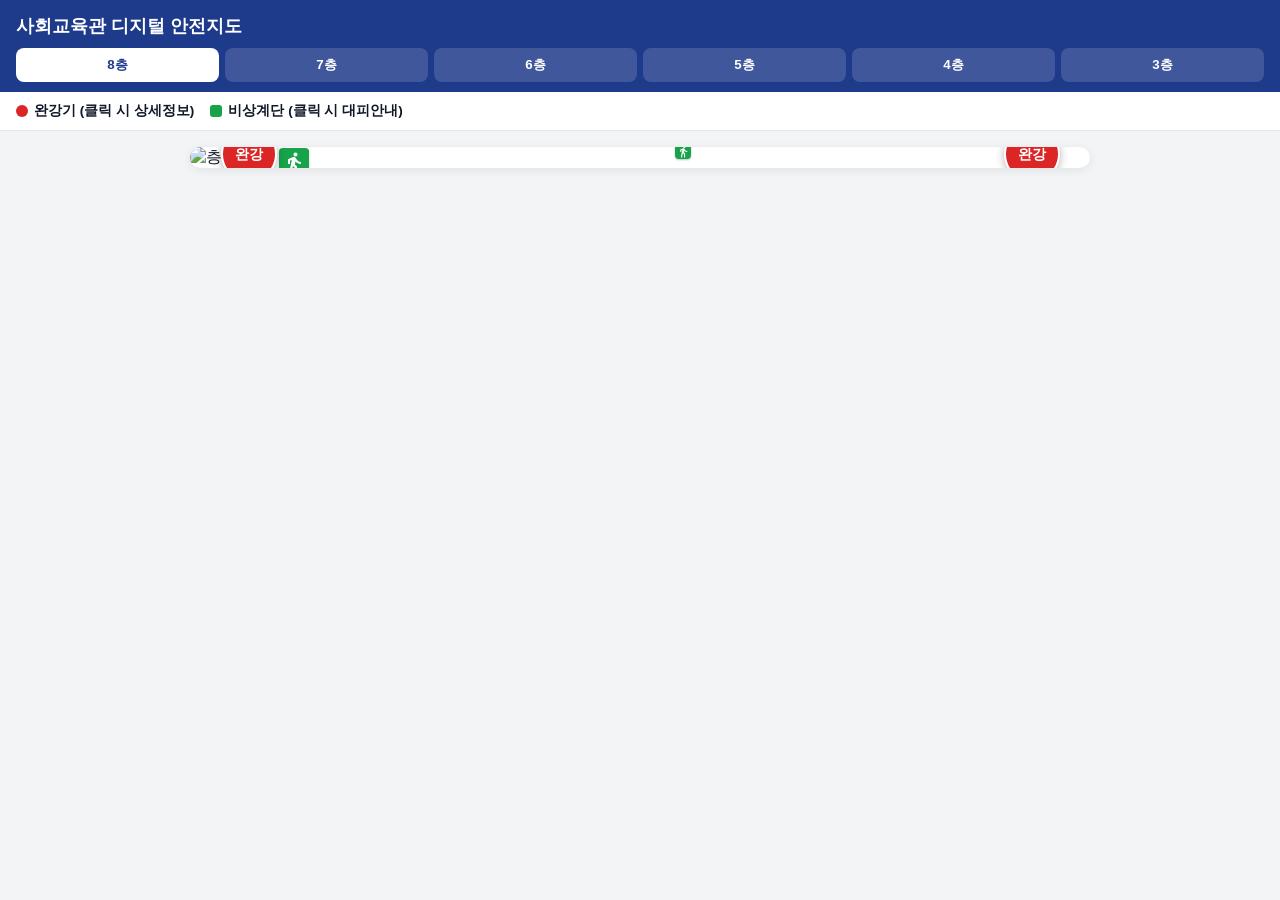
==== index.html @ 279ca9fd "Add files via upload" ====
<!DOCTYPE html>
<html lang="ko">
<head>
  <meta charset="UTF-8">
  <meta name="viewport" content="width=device-width, initial-scale=1.0">
  <title>명지전문대학 사회교육관 2D 디지털 안전지도</title>
  <link rel="stylesheet" href="style.css">
</head>
<body>
  <!-- 상단 헤더 & 층 선택 탭 -->
  <header class="app-header">
    <h1>사회교육관 디지털 안전지도</h1>
    <div class="floor-tabs" id="floor-tabs">
      <button class="tab-btn active" data-floor="8F">8층</button>
      <button class="tab-btn" data-floor="7F">7층</button>
      <button class="tab-btn" data-floor="6F">6층</button>
      <button class="tab-btn" data-floor="5F">5층</button>
      <button class="tab-btn" data-floor="4F">4층</button>
      <button class="tab-btn" data-floor="3F">3층</button>

    </div>
  </header>

  <!-- 범례 -->
  <div class="legend-bar">
    <span class="legend-item"><span class="dot descender"></span> 완강기 (클릭 시 상세정보)</span>
    <span class="legend-item"><span class="dot stairs"></span> 비상계단 (클릭 시 대피안내)</span>
  </div>

  <!-- 지도 영역 -->
  <main class="map-viewport">
    <div class="map-container" id="map-container">
      <!-- 층별 도면 배경 이미지 (QGIS 내보내기 이미지 또는 도면 이미지 연결) -->
      <img id="floor-map-img" src="./images/map_8f.png" alt="층별 안전 도면">
      <!-- JS로 마커가 동적 생성되는 레이어 -->
      <div id="marker-layer"></div>
    </div>
  </main>

  <!-- 배경 어둡게 처리 (오버레이) -->
  <div id="bottom-sheet-overlay" class="overlay hidden" onclick="closeBottomSheet()"></div>

  <!-- 바텀 시트 컨테이너 -->
  <div id="info-bottom-sheet" class="bottom-sheet hidden">
    <div class="sheet-handle"></div>
    <div class="sheet-content">
      <h2 id="sheet-title" class="sheet-title">시설명</h2>
      
      <div class="sheet-image-box">
        <img id="sheet-img" src="" alt="현장 사진">
      </div>

      <!-- 비상 탈출 4단계 사용법 / 대피 요령 박스 -->
      <div id="guide-box" class="usage-guide-box">
        <div class="usage-header">
          <span id="guide-title" class="usage-title">🚨 비상 탈출 4단계 사용법</span>
          <span id="guide-sub" class="usage-sub">기기 부착 기준</span>
        </div>
        <div id="guide-grid" class="usage-grid"></div>
        <button id="video-btn" class="video-btn" onclick="openVideoModal()">
          🎬 10초 사용법 시연 영상 보기
        </button>
      </div>

      <!-- 상세 제원 및 점검 정보 박스 -->
      <div class="spec-box">
        <ul id="spec-list" class="spec-list"></ul>
        <hr class="divider">
        <div class="admin-info">
          <div class="admin-title">📋 [내부인 열람 정보]</div>
          <p>최근 점검자: <span id="spec-inspector">(미기재 / 점검 예정)</span></p>
          <p>최종 점검일: <span id="spec-inspect-date">(미기재 / 점검 예정)</span></p>
        </div>
      </div>

      <button class="close-btn" onclick="closeBottomSheet()">확인 (닫기)</button>
    </div>
  </div>

  <script src="script.js"></script>
</body>
</html>
---- style.css ----
* { box-sizing: border-box; }
body {
  margin: 0;
  font-family: -apple-system, BlinkMacSystemFont, "Pretendard", sans-serif;
  background: #f3f4f6;
  color: #111827;
}

.app-header {
  background: #1e3a8a;
  color: #fff;
  padding: 14px 16px 10px;
}
.app-header h1 {
  margin: 0 0 10px 0;
  font-size: 1.1rem;
  font-weight: 700;
}

.floor-tabs {
  display: flex;
  gap: 6px;
}
.tab-btn {
  flex: 1;
  padding: 8px 0;
  border: none;
  border-radius: 8px;
  background: rgba(255, 255, 255, 0.15);
  color: #fff;
  font-weight: 600;
  cursor: pointer;
}
.tab-btn.active {
  background: #ffffff;
  color: #1e3a8a;
}

.legend-bar {
  display: flex;
  gap: 16px;
  padding: 10px 16px;
  background: #fff;
  border-bottom: 1px solid #e5e7eb;
  font-size: 0.85rem;
  font-weight: 600;
}
.legend-item { display: flex; align-items: center; gap: 6px; }
.dot { width: 12px; height: 12px; border-radius: 50%; display: inline-block; }
.dot.descender { background: #dc2626; }
.dot.stairs { background: #16a34a; border-radius: 3px; }

/* 지도 컨테이너 */
.map-viewport {
  padding: 16px;
  display: flex;
  justify-content: center;
}
.map-container {
  position: relative;
  width: 100%;
  max-width: 900px;
  background: #fff;
  border-radius: 12px;
  overflow: hidden;
  box-shadow: 0 2px 10px rgba(0,0,0,0.08);
}
.map-container img {
  width: 100%;
  display: block;
}

/* 마커 공통 스타일 */
.map-marker {
  position: absolute;
  transform: translate(-50%, -50%);
  padding: 6px 10px;
  border-radius: 20px;
  font-size: 0.78rem;
  font-weight: 700;
  color: #fff;
  border: 2px solid #fff;
  box-shadow: 0 2px 8px rgba(0,0,0,0.3);
  cursor: pointer;
  white-space: nowrap;
  z-index: 10;
  transition: transform 0.15s ease;
}
.map-marker:hover { transform: translate(-50%, -50%) scale(1.1); }
.marker-descender { background: #dc2626; }
.marker-stairs { background: #16a34a; }

/* 바텀 시트 UI */
.overlay {
  position: fixed;
  inset: 0;
  background: rgba(0, 0, 0, 0.5);
  z-index: 999;
}
.bottom-sheet {
  position: fixed;
  left: 0; right: 0; bottom: 0;
  max-width: 500px;
  margin: 0 auto;
  max-height: 88vh;
  background: #fff;
  border-radius: 20px 20px 0 0;
  z-index: 1000;
  display: flex;
  flex-direction: column;
  box-shadow: 0 -4px 16px rgba(0, 0, 0, 0.15);
}
.hidden { display: none !important; }

.sheet-handle {
  width: 40px; height: 4px;
  background: #d1d5db;
  border-radius: 2px;
  margin: 12px auto 8px;
  flex-shrink: 0;
}
.sheet-content {
  padding: 8px 20px 24px;
  overflow-y: auto;
}
.sheet-title {
  font-size: 1.25rem;
  font-weight: 700;
  color: #1d4ed8;
  margin: 0 0 14px 0;
}
.sheet-title.stairs-theme { color: #15803d; }

.sheet-image-box img {
  width: 100%;
  height: 200px;
  object-fit: cover;
  border-radius: 12px;
  margin-bottom: 16px;
  background: #e5e7eb;
}

/* 가이드 박스 (완강기 노란색 / 비상계단 초록색 테마 분기) */
.usage-guide-box {
  background: #fefce8;
  border: 1px solid #fef08a;
  border-radius: 12px;
  padding: 14px;
  margin-bottom: 14px;
}
.usage-guide-box.stairs-theme {
  background: #f0fdf4;
  border-color: #bbf7d0;
}
.usage-header {
  display: flex;
  justify-content: space-between;
  align-items: center;
  margin-bottom: 10px;
}
.usage-title { font-weight: 700; font-size: 0.95rem; color: #b45309; }
.usage-guide-box.stairs-theme .usage-title { color: #15803d; }
.usage-sub { font-size: 0.75rem; color: #d97706; }
.usage-guide-box.stairs-theme .usage-sub { color: #16a34a; }

.usage-grid {
  display: grid;
  grid-template-columns: 1fr 1fr;
  gap: 8px;
  margin-bottom: 12px;
}
.step-card {
  background: #fff;
  border: 1px solid #fde68a;
  border-radius: 8px;
  padding: 10px;
  font-size: 0.82rem;
  font-weight: 600;
  color: #374151;
  line-height: 1.35;
}
.usage-guide-box.stairs-theme .step-card { border-color: #bbf7d0; }

.video-btn {
  width: 100%;
  background: #fff;
  border: 1px solid #d1d5db;
  border-radius: 8px;
  padding: 10px;
  font-size: 0.85rem;
  font-weight: 700;
  color: #1f2937;
  cursor: pointer;
}

.spec-box {
  background: #f9fafb;
  border: 1px solid #e5e7eb;
  border-radius: 12px;
  padding: 16px;
  margin-bottom: 16px;
  font-size: 0.9rem;
}
.spec-list {
  list-style: none;
  padding: 0; margin: 0;
  display: flex;
  flex-direction: column;
  gap: 8px;
}
.divider { border: 0; border-top: 1px dashed #d1d5db; margin: 14px 0; }
.admin-title { font-weight: 700; color: #1e40af; margin-bottom: 6px; }
.admin-info p { margin: 4px 0; color: #4b5563; font-size: 0.85rem; }

.close-btn {
  width: 100%;
  background: #1d4ed8;
  color: #fff;
  border: none;
  border-radius: 10px;
  padding: 14px;
  font-size: 1rem;
  font-weight: 700;
  cursor: pointer;
}
.close-btn.stairs-theme { background: #15803d; }
/* 도면 위 비상계단(계단 무늬 + 비상구 픽토그램) 그래픽 레이어 */
/* 빨간색 원형 완강기 버튼 (기존 파란색 원 완벽 대체) */
.marker-descender {
  width: 38px;
  height: 38px;
  padding: 0;
  border-radius: 50%;
  background: #dc2626;
  display: flex;
  align-items: center;
  justify-content: center;
  font-size: 0.75rem;
}

/* 도면 위 비상계단 그래픽 레이어 */
.stairs-graphic {
  position: absolute;
  transform: translate(-50%, -50%);
  display: flex;
  align-items: center;
  gap: 3px;
  pointer-events: none;
  z-index: 5;
}

/* 좌측 계단실용 가로 계단 */
.stair-steps-box {
  width: 58px;
  height: 32px;
  border: 1.5px solid #374151;
  background: repeating-linear-gradient(
    90deg,
    #f9fafb,
    #f9fafb 5px,
    #4b5563 5px,
    #4b5563 6.5px
  );
  position: relative;
}
.stair-steps-box::after {
  content: "";
  position: absolute;
  left: 0; right: 0; top: 50%;
  height: 1.5px;
  background: #374151;
}

/* 중앙 좁은 칸용 세로 계단 */
.stair-steps-box.vertical {
  width: 18px;
  height: 52px;
  background: repeating-linear-gradient(
    0deg,
    #f9fafb,
    #f9fafb 4.5px,
    #4b5563 4.5px,
    #4b5563 6px
  );
}
.stair-steps-box.vertical::after {
  top: 0; bottom: 0; left: 50%; right: auto;
  width: 1.5px; height: auto;
}

/* 초록색 비상탈출구 픽토그램 */
.exit-pictogram {
  width: 20px;
  height: 20px;
  background: #16a34a;
  border-radius: 3px;
  display: flex;
  align-items: center;
  justify-content: center;
  box-shadow: 0 1px 2px rgba(0,0,0,0.25);
}
/* =========================================
   모바일 세로 화면 최적화 (@media max-width: 640px)
   ========================================= */
@media (max-width: 640px) {
  /* 1. 상단 헤더 및 층 탭 콤팩트화 */
  .app-header {
    padding: 12px 12px 8px;
  }
  .app-header h1 {
    font-size: 1rem;
    margin-bottom: 8px;
  }
  .floor-tabs {
    gap: 4px;
  }
  .tab-btn {
    padding: 7px 0;
    font-size: 0.82rem;
    border-radius: 6px;
  }

  /* 2. 범례 1줄 정리 */
  .legend-bar {
    padding: 8px 12px;
    font-size: 0.78rem;
    gap: 12px;
    justify-content: space-between;
  }

  /* 3. 지도 영역: 모바일에서 도면이 너무 작아지지 않게 가로 스크롤/확대 지원 */
  .map-viewport {
    padding: 10px;
    justify-content: flex-start;
    overflow-x: auto;
    -webkit-overflow-scrolling: touch;
  }
  .map-container {
    min-width: 580px; /* 모바일에서 도면 글씨가 선명하게 보이는 최적 폭 */
    border-radius: 10px;
  }

  /* 4. 모바일 비율에 맞춘 마커 및 픽토그램 크기 자동 보정 */
  .marker-descender {
    width: 36px !important;
    height: 36px !important;
    font-size: 0.72rem !important;
    border-width: 1.5px;
  }

  /* 4층 우측 파란 원 가림 패치도 비율에 맞게 축소 */
  #marker-layer > div[style*="border-radius: 50%"] {
    width: 40px !important;
    height: 40px !important;
  }

  /* 비상탈출구 픽토그램 모바일 축소 */
  .exit-pictogram {
    width: 18px !important;
    height: 18px !important;
  }
  .exit-pictogram svg {
    width: 14px !important;
    height: 14px !important;
  }

  /* 5. 바텀 시트 모바일 풀스크린 비율 및 아이폰 하단 바 여백 */
  .bottom-sheet {
    max-width: 100%;
    max-height: 90vh;
    border-radius: 18px 18px 0 0;
  }
  .sheet-content {
    padding: 6px 16px calc(24px + env(safe-area-inset-bottom));
  }
  .sheet-title {
    font-size: 1.12rem;
  }
  .sheet-image-box img {
    height: 175px;
  }
  .step-card {
    font-size: 0.78rem;
    padding: 8px;
  }
}
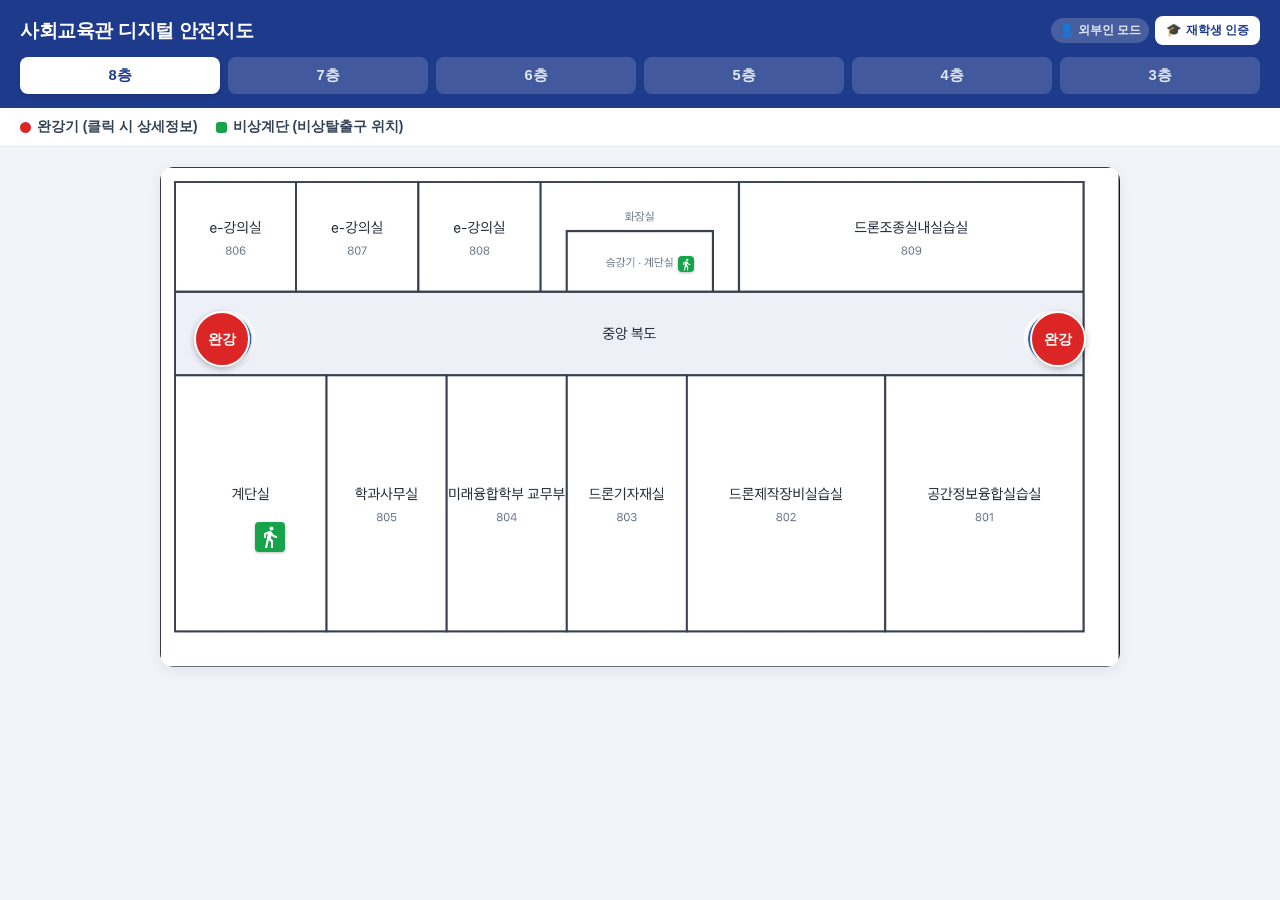
==== commit 92459bc6: "Add files via upload" ====
--- a/index.html
+++ b/index.html
@@ -1,56 +1,65 @@
 <!DOCTYPE html>
 <html lang="ko">
 <head>
-  <meta charset="UTF-8">
-  <meta name="viewport" content="width=device-width, initial-scale=1.0">
-  <title>명지전문대학 사회교육관 2D 디지털 안전지도</title>
-  <link rel="stylesheet" href="style.css">
+  <meta charset="UTF-8" />
+  <meta name="viewport" content="width=device-width, initial-scale=1.0, maximum-scale=2.0" />
+  <title>사회교육관 디지털 안전지도</title>
+  <link rel="stylesheet" href="style.css" />
 </head>
 <body>
-  <!-- 상단 헤더 & 층 선택 탭 -->
+  <!-- 상단 헤더 -->
   <header class="app-header">
-    <h1>사회교육관 디지털 안전지도</h1>
-    <div class="floor-tabs" id="floor-tabs">
+    <div class="header-top-row">
+      <h1>사회교육관 디지털 안전지도</h1>
+      <div class="auth-status-group">
+        <span id="user-mode-badge" class="mode-badge guest">👤 외부인 모드</span>
+        <button type="button" id="open-auth-btn" class="auth-header-btn" onclick="openAuthModal()">🎓 재학생 인증</button>
+      </div>
+    </div>
+
+    <div id="floor-tabs" class="floor-tabs">
       <button class="tab-btn active" data-floor="8F">8층</button>
       <button class="tab-btn" data-floor="7F">7층</button>
       <button class="tab-btn" data-floor="6F">6층</button>
       <button class="tab-btn" data-floor="5F">5층</button>
       <button class="tab-btn" data-floor="4F">4층</button>
       <button class="tab-btn" data-floor="3F">3층</button>
-
     </div>
   </header>
 
-  <!-- 범례 -->
+  <!-- 범례 바 -->
   <div class="legend-bar">
-    <span class="legend-item"><span class="dot descender"></span> 완강기 (클릭 시 상세정보)</span>
-    <span class="legend-item"><span class="dot stairs"></span> 비상계단 (클릭 시 대피안내)</span>
+    <div class="legend-item">
+      <span class="dot red"></span>
+      <span>완강기 (클릭 시 상세정보)</span>
+    </div>
+    <div class="legend-item">
+      <span class="dot green"></span>
+      <span>비상계단 (비상탈출구 위치)</span>
+    </div>
   </div>
 
-  <!-- 지도 영역 -->
+  <!-- 도면 뷰포트 -->
   <main class="map-viewport">
-    <div class="map-container" id="map-container">
-      <!-- 층별 도면 배경 이미지 (QGIS 내보내기 이미지 또는 도면 이미지 연결) -->
-      <img id="floor-map-img" src="./images/map_8f.png" alt="층별 안전 도면">
-      <!-- JS로 마커가 동적 생성되는 레이어 -->
+    <div class="map-container">
+      <img id="floor-map-img" src="./images/map_8f.png" alt="층별 안전 도면" />
       <div id="marker-layer"></div>
     </div>
   </main>
 
-  <!-- 배경 어둡게 처리 (오버레이) -->
-  <div id="bottom-sheet-overlay" class="overlay hidden" onclick="closeBottomSheet()"></div>
+  <!-- 완강기 상세 정보 바텀 시트 -->
+  <div id="bottom-sheet-overlay" class="bottom-sheet-overlay hidden" onclick="closeBottomSheet()"></div>
+  <section id="info-bottom-sheet" class="bottom-sheet hidden">
+    <div class="sheet-drag-handle"></div>
+    <div class="sheet-content">
+      <h2 id="sheet-title" class="sheet-title">8F-01 완강기</h2>
 
-  <!-- 바텀 시트 컨테이너 -->
-  <div id="info-bottom-sheet" class="bottom-sheet hidden">
-    <div class="sheet-handle"></div>
-    <div class="sheet-content">
-      <h2 id="sheet-title" class="sheet-title">시설명</h2>
-      
+      <!-- 근경 / 원경 사진 영역 (공통 표시) -->
       <div class="sheet-image-box">
-        <img id="sheet-img" src="" alt="현장 사진">
+        <img id="sheet-img" src="" alt="현장 사진" />
       </div>
 
-      <!-- 비상 탈출 4단계 사용법 / 대피 요령 박스 -->
+      <!-- 비상 탈출 4단계 사용법 (공통 표시) -->
       <div id="guide-box" class="usage-guide-box">
         <div class="usage-header">
           <span id="guide-title" class="usage-title">🚨 비상 탈출 4단계 사용법</span>
@@ -58,16 +67,27 @@
         </div>
         <div id="guide-grid" class="usage-grid"></div>
         <button id="video-btn" class="video-btn" onclick="openVideoModal()">
-          🎬 10초 사용법 시연 영상 보기
+          🎬 10초 완강기 사용법 시연 영상 보기
         </button>
       </div>
 
-      <!-- 상세 제원 및 점검 정보 박스 -->
-      <div class="spec-box">
+      <!-- [외부인용] 재학생 인증 유도 잠금 박스 -->
+      <div id="student-lock-box" class="student-lock-box">
+        <p class="lock-title">🔒 상세 제원 및 점검 이력은 재학생 전용입니다</p>
+        <p class="lock-desc">설치 위치, 로프 길이, 최대하중 및 점검 이력을 확인하려면 학번 10자리를 입력하세요.</p>
+        <div class="inline-auth-form">
+          <input type="text" id="inline-student-id" maxlength="10" inputmode="numeric" placeholder="학번 10자리 입력 (예: 2025123456)" />
+          <button type="button" onclick="verifyStudentId('inline-student-id')">인증</button>
+        </div>
+        <p id="inline-auth-error" class="auth-error-msg hidden">⚠️ 숫자 10자리 학번을 정확히 입력해 주세요.</p>
+      </div>
+
+      <!-- [재학생 전용] 상세 제원 및 내부 열람 정보 박스 -->
+      <div id="student-spec-box" class="spec-box hidden">
         <ul id="spec-list" class="spec-list"></ul>
-        <hr class="divider">
+        <hr class="divider" />
         <div class="admin-info">
-          <div class="admin-title">📋 [내부인 열람 정보]</div>
+          <div class="admin-title">📋 [재학생·내부인 열람 정보]</div>
           <p>최근 점검자: <span id="spec-inspector">(미기재 / 점검 예정)</span></p>
           <p>최종 점검일: <span id="spec-inspect-date">(미기재 / 점검 예정)</span></p>
         </div>
@@ -75,6 +95,19 @@
 
       <button class="close-btn" onclick="closeBottomSheet()">확인 (닫기)</button>
     </div>
+  </section>
+
+  <!-- 상단 재학생 인증 팝업 모달 -->
+  <div id="auth-modal-overlay" class="bottom-sheet-overlay hidden" onclick="closeAuthModal()"></div>
+  <div id="auth-modal" class="auth-modal hidden">
+    <h3>🎓 명지전문대학 재학생 인증</h3>
+    <p>학번 10자리를 입력하면 모든 층 완강기의 상세 제원(로프 길이, 제조년월, 점검 이력)을 열람할 수 있습니다.</p>
+    <input type="text" id="modal-student-id" maxlength="10" inputmode="numeric" placeholder="학번 10자리 숫자 입력" />
+    <p id="modal-auth-error" class="auth-error-msg hidden">⚠️ 학번은 숫자 10자리로 입력해야 합니다.</p>
+    <div class="auth-modal-btns">
+      <button type="button" class="btn-cancel" onclick="closeAuthModal()">취소</button>
+      <button type="button" class="btn-confirm" onclick="verifyStudentId('modal-student-id')">인증하기</button>
+    </div>
   </div>
 
   <script src="script.js"></script>
--- a/style.css
+++ b/style.css
@@ -1,314 +1,437 @@
-* { box-sizing: border-box; }
+/* =========================================
+   1. 기본 레이아웃 및 초기화
+   ========================================= */
+* {
+  box-sizing: border-box;
+  margin: 0;
+  padding: 0;
+}
+
 body {
-  margin: 0;
-  font-family: -apple-system, BlinkMacSystemFont, "Pretendard", sans-serif;
-  background: #f3f4f6;
-  color: #111827;
-}
-
+  font-family: -apple-system, BlinkMacSystemFont, "Apple SD Gothic Neo", "Pretendard", "Malgun Gothic", sans-serif;
+  background-color: #f1f5f9;
+  color: #1e293b;
+  min-height: 100vh;
+  display: flex;
+  flex-direction: column;
+}
+
+/* =========================================
+   2. 상단 헤더 및 층별 선택 탭
+   ========================================= */
 .app-header {
-  background: #1e3a8a;
-  color: #fff;
-  padding: 14px 16px 10px;
-}
+  background-color: #1e3a8a;
+  color: #ffffff;
+  padding: 16px 20px 14px;
+  box-shadow: 0 2px 6px rgba(0, 0, 0, 0.12);
+}
+
 .app-header h1 {
-  margin: 0 0 10px 0;
-  font-size: 1.1rem;
-  font-weight: 700;
+  font-size: 1.2rem;
+  font-weight: 700;
+  margin-bottom: 12px;
+  letter-spacing: -0.02em;
 }
 
 .floor-tabs {
-  display: flex;
+  display: grid;
+  grid-template-columns: repeat(6, 1fr);
+  gap: 8px;
+}
+
+.tab-btn {
+  padding: 9px 0;
+  border: none;
+  border-radius: 8px;
+  background-color: rgba(255, 255, 255, 0.16);
+  color: #e2e8f0;
+  font-size: 0.92rem;
+  font-weight: 600;
+  cursor: pointer;
+  transition: all 0.15s ease;
+}
+
+.tab-btn:hover {
+  background-color: rgba(255, 255, 255, 0.28);
+}
+
+.tab-btn.active {
+  background-color: #ffffff;
+  color: #1e3a8a;
+  font-weight: 700;
+  box-shadow: 0 2px 4px rgba(0, 0, 0, 0.15);
+}
+
+/* =========================================
+   3. 범례 바 (완강기 / 비상계단)
+   ========================================= */
+.legend-bar {
+  background-color: #ffffff;
+  padding: 10px 20px;
+  display: flex;
+  align-items: center;
+  gap: 18px;
+  font-size: 0.86rem;
+  font-weight: 600;
+  color: #334155;
+  border-bottom: 1px solid #e2e8f0;
+}
+
+.legend-item {
+  display: flex;
+  align-items: center;
   gap: 6px;
 }
-.tab-btn {
+
+.dot {
+  width: 11px;
+  height: 11px;
+  border-radius: 50%;
+  display: inline-block;
+}
+
+.dot.red {
+  background-color: #dc2626;
+}
+
+.dot.green {
+  background-color: #16a34a;
+  border-radius: 3px;
+}
+
+/* =========================================
+   4. 지도 뷰포트 및 도면 컨테이너
+   ========================================= */
+.map-viewport {
   flex: 1;
-  padding: 8px 0;
-  border: none;
-  border-radius: 8px;
-  background: rgba(255, 255, 255, 0.15);
-  color: #fff;
-  font-weight: 600;
-  cursor: pointer;
-}
-.tab-btn.active {
-  background: #ffffff;
-  color: #1e3a8a;
-}
-
-.legend-bar {
-  display: flex;
-  gap: 16px;
-  padding: 10px 16px;
-  background: #fff;
-  border-bottom: 1px solid #e5e7eb;
-  font-size: 0.85rem;
-  font-weight: 600;
-}
-.legend-item { display: flex; align-items: center; gap: 6px; }
-.dot { width: 12px; height: 12px; border-radius: 50%; display: inline-block; }
-.dot.descender { background: #dc2626; }
-.dot.stairs { background: #16a34a; border-radius: 3px; }
-
-/* 지도 컨테이너 */
-.map-viewport {
-  padding: 16px;
   display: flex;
   justify-content: center;
-}
+  align-items: flex-start;
+  padding: 20px;
+  overflow: auto;
+}
+
 .map-container {
   position: relative;
   width: 100%;
-  max-width: 900px;
-  background: #fff;
-  border-radius: 12px;
+  max-width: 960px;
+  background-color: #ffffff;
+  border-radius: 14px;
+  box-shadow: 0 4px 16px rgba(15, 23, 42, 0.08);
   overflow: hidden;
-  box-shadow: 0 2px 10px rgba(0,0,0,0.08);
-}
-.map-container img {
-  width: 100%;
+}
+
+#floor-map-img {
+  width: 100%;
+  height: auto;
   display: block;
-}
-
-/* 마커 공통 스타일 */
+  user-select: none;
+}
+
+#marker-layer {
+  position: absolute;
+  inset: 0;
+  width: 100%;
+  height: 100%;
+}
+
+/* =========================================
+   5. 도면 위 마커 (빨간색 완강 버튼 & 초록색 비상구 픽토그램)
+   ========================================= */
 .map-marker {
   position: absolute;
   transform: translate(-50%, -50%);
-  padding: 6px 10px;
-  border-radius: 20px;
-  font-size: 0.78rem;
-  font-weight: 700;
-  color: #fff;
-  border: 2px solid #fff;
-  box-shadow: 0 2px 8px rgba(0,0,0,0.3);
-  cursor: pointer;
-  white-space: nowrap;
+  border: 2px solid #ffffff;
+  color: #ffffff;
+  font-weight: 700;
+  cursor: pointer;
+  box-shadow: 0 2px 6px rgba(0, 0, 0, 0.28);
+  transition: transform 0.15s ease, box-shadow 0.15s ease;
   z-index: 10;
-  transition: transform 0.15s ease;
-}
-.map-marker:hover { transform: translate(-50%, -50%) scale(1.1); }
-.marker-descender { background: #dc2626; }
-.marker-stairs { background: #16a34a; }
-
-/* 바텀 시트 UI */
-.overlay {
+}
+
+.map-marker:hover,
+.map-marker:active {
+  transform: translate(-50%, -50%) scale(1.08);
+  box-shadow: 0 4px 10px rgba(220, 38, 38, 0.45);
+}
+
+/* 빨간색 원형 완강기 버튼 */
+.marker-descender {
+  width: 56px;
+  height: 56px;
+  padding: 0;
+  border-radius: 50%;
+  background-color: #dc2626;
+  display: flex;
+  align-items: center;
+  justify-content: center;
+  font-size: 0.9rem;
+}
+
+/* 도면 위 비상탈출구 픽토그램 레이어 */
+.stairs-graphic {
+  position: absolute;
+  transform: translate(-50%, -50%);
+  display: flex;
+  align-items: center;
+  justify-content: center;
+  pointer-events: none;
+  z-index: 5;
+}
+
+.exit-pictogram {
+  width: 20px;
+  height: 20px;
+  background-color: #16a34a;
+  border-radius: 3px;
+  display: flex;
+  align-items: center;
+  justify-content: center;
+  box-shadow: 0 1px 3px rgba(0, 0, 0, 0.25);
+}
+
+/* =========================================
+   6. 상세 정보 바텀 시트 UI
+   ========================================= */
+.hidden {
+  display: none !important;
+}
+
+.bottom-sheet-overlay {
   position: fixed;
   inset: 0;
-  background: rgba(0, 0, 0, 0.5);
-  z-index: 999;
-}
+  background-color: rgba(15, 23, 42, 0.55);
+  z-index: 90;
+  backdrop-filter: blur(2px);
+}
+
 .bottom-sheet {
   position: fixed;
-  left: 0; right: 0; bottom: 0;
-  max-width: 500px;
-  margin: 0 auto;
+  left: 50%;
+  bottom: 0;
+  transform: translateX(-50%);
+  width: 100%;
+  max-width: 560px;
   max-height: 88vh;
-  background: #fff;
-  border-radius: 20px 20px 0 0;
-  z-index: 1000;
+  background-color: #ffffff;
+  border-radius: 22px 22px 0 0;
+  box-shadow: 0 -6px 24px rgba(0, 0, 0, 0.2);
+  z-index: 100;
   display: flex;
   flex-direction: column;
-  box-shadow: 0 -4px 16px rgba(0, 0, 0, 0.15);
-}
-.hidden { display: none !important; }
-
-.sheet-handle {
-  width: 40px; height: 4px;
-  background: #d1d5db;
-  border-radius: 2px;
-  margin: 12px auto 8px;
+  overflow: hidden;
+  animation: sheetSlideUp 0.22s ease-out;
+}
+
+@keyframes sheetSlideUp {
+  from {
+    transform: translate(-50%, 100%);
+  }
+  to {
+    transform: translate(-50%, 0);
+  }
+}
+
+.sheet-drag-handle {
+  width: 42px;
+  height: 5px;
+  background-color: #cbd5e1;
+  border-radius: 999px;
+  margin: 10px auto 6px;
   flex-shrink: 0;
 }
+
 .sheet-content {
-  padding: 8px 20px 24px;
+  padding: 6px 20px 26px;
   overflow-y: auto;
-}
+  -webkit-overflow-scrolling: touch;
+}
+
 .sheet-title {
   font-size: 1.25rem;
-  font-weight: 700;
-  color: #1d4ed8;
-  margin: 0 0 14px 0;
-}
-.sheet-title.stairs-theme { color: #15803d; }
-
-.sheet-image-box img {
-  width: 100%;
-  height: 200px;
+  font-weight: 800;
+  color: #1e3a8a;
+  margin-bottom: 12px;
+}
+
+/* =========================================
+   7. 근경 / 원경 사진 전환 컨테이너 및 버튼
+   ========================================= */
+.sheet-image-box {
+  display: block;
+  background-color: #f8fafc;
+  border: 1px solid #e2e8f0;
+  border-radius: 12px;
+  padding: 8px;
+  margin-bottom: 14px;
+}
+
+.photo-toggle-bar {
+  display: flex;
+  gap: 6px;
+  margin-bottom: 8px;
+}
+
+.photo-toggle-btn {
+  flex: 1;
+  padding: 8px 0;
+  border: 1px solid #cbd5e1;
+  border-radius: 8px;
+  background-color: #ffffff;
+  color: #475569;
+  font-size: 0.84rem;
+  font-weight: 600;
+  cursor: pointer;
+  transition: all 0.15s ease;
+}
+
+.photo-toggle-btn.active {
+  background-color: #1e3a8a;
+  border-color: #1e3a8a;
+  color: #ffffff;
+}
+
+#active-sheet-img {
+  width: 100%;
+  height: 215px;
   object-fit: cover;
+  border-radius: 8px;
+  display: block;
+  background-color: #e2e8f0;
+}
+
+/* =========================================
+   8. 비상 탈출 4단계 사용법 박스 & 영상 버튼
+   ========================================= */
+.usage-guide-box {
+  background-color: #fffbeb;
+  border: 1px solid #fde68a;
   border-radius: 12px;
-  margin-bottom: 16px;
-  background: #e5e7eb;
-}
-
-/* 가이드 박스 (완강기 노란색 / 비상계단 초록색 테마 분기) */
-.usage-guide-box {
-  background: #fefce8;
-  border: 1px solid #fef08a;
-  border-radius: 12px;
-  padding: 14px;
+  padding: 12px 14px;
   margin-bottom: 14px;
 }
-.usage-guide-box.stairs-theme {
-  background: #f0fdf4;
-  border-color: #bbf7d0;
-}
+
 .usage-header {
   display: flex;
   justify-content: space-between;
   align-items: center;
   margin-bottom: 10px;
 }
-.usage-title { font-weight: 700; font-size: 0.95rem; color: #b45309; }
-.usage-guide-box.stairs-theme .usage-title { color: #15803d; }
-.usage-sub { font-size: 0.75rem; color: #d97706; }
-.usage-guide-box.stairs-theme .usage-sub { color: #16a34a; }
+
+.usage-title {
+  font-size: 0.95rem;
+  font-weight: 700;
+  color: #b45309;
+}
+
+.usage-sub {
+  font-size: 0.76rem;
+  color: #92400e;
+  background-color: #fef3c7;
+  padding: 2px 7px;
+  border-radius: 6px;
+  font-weight: 600;
+}
 
 .usage-grid {
   display: grid;
   grid-template-columns: 1fr 1fr;
   gap: 8px;
-  margin-bottom: 12px;
-}
+  margin-bottom: 10px;
+}
+
 .step-card {
-  background: #fff;
-  border: 1px solid #fde68a;
-  border-radius: 8px;
-  padding: 10px;
+  background-color: #ffffff;
+  border: 1px solid #fcd34d;
+  border-radius: 8px;
+  padding: 9px 10px;
   font-size: 0.82rem;
   font-weight: 600;
-  color: #374151;
+  color: #1e293b;
   line-height: 1.35;
 }
-.usage-guide-box.stairs-theme .step-card { border-color: #bbf7d0; }
 
 .video-btn {
   width: 100%;
-  background: #fff;
-  border: 1px solid #d1d5db;
-  border-radius: 8px;
   padding: 10px;
-  font-size: 0.85rem;
-  font-weight: 700;
-  color: #1f2937;
-  cursor: pointer;
-}
-
+  border: 1px solid #d97706;
+  border-radius: 8px;
+  background-color: #ffffff;
+  color: #b45309;
+  font-size: 0.86rem;
+  font-weight: 700;
+  cursor: pointer;
+  transition: background-color 0.15s ease;
+}
+
+.video-btn:hover {
+  background-color: #fef3c7;
+}
+
+/* =========================================
+   9. 상세 제원 및 점검 정보 박스
+   ========================================= */
 .spec-box {
-  background: #f9fafb;
-  border: 1px solid #e5e7eb;
+  background-color: #f8fafc;
+  border: 1px solid #e2e8f0;
   border-radius: 12px;
-  padding: 16px;
-  margin-bottom: 16px;
-  font-size: 0.9rem;
-}
+  padding: 14px;
+  margin-bottom: 14px;
+}
+
 .spec-list {
   list-style: none;
-  padding: 0; margin: 0;
   display: flex;
   flex-direction: column;
-  gap: 8px;
-}
-.divider { border: 0; border-top: 1px dashed #d1d5db; margin: 14px 0; }
-.admin-title { font-weight: 700; color: #1e40af; margin-bottom: 6px; }
-.admin-info p { margin: 4px 0; color: #4b5563; font-size: 0.85rem; }
+  gap: 7px;
+  font-size: 0.88rem;
+  color: #334155;
+}
+
+.divider {
+  border: none;
+  border-top: 1px dashed #cbd5e1;
+  margin: 12px 0;
+}
+
+.admin-info {
+  font-size: 0.8rem;
+  color: #64748b;
+  line-height: 1.5;
+}
+
+.admin-title {
+  font-weight: 700;
+  color: #475569;
+  margin-bottom: 4px;
+}
 
 .close-btn {
   width: 100%;
-  background: #1d4ed8;
-  color: #fff;
+  padding: 13px;
   border: none;
   border-radius: 10px;
-  padding: 14px;
-  font-size: 1rem;
-  font-weight: 700;
-  cursor: pointer;
-}
-.close-btn.stairs-theme { background: #15803d; }
-/* 도면 위 비상계단(계단 무늬 + 비상구 픽토그램) 그래픽 레이어 */
-/* 빨간색 원형 완강기 버튼 (기존 파란색 원 완벽 대체) */
-.marker-descender {
-  width: 38px;
-  height: 38px;
-  padding: 0;
-  border-radius: 50%;
-  background: #dc2626;
-  display: flex;
-  align-items: center;
-  justify-content: center;
-  font-size: 0.75rem;
-}
-
-/* 도면 위 비상계단 그래픽 레이어 */
-.stairs-graphic {
-  position: absolute;
-  transform: translate(-50%, -50%);
-  display: flex;
-  align-items: center;
-  gap: 3px;
-  pointer-events: none;
-  z-index: 5;
-}
-
-/* 좌측 계단실용 가로 계단 */
-.stair-steps-box {
-  width: 58px;
-  height: 32px;
-  border: 1.5px solid #374151;
-  background: repeating-linear-gradient(
-    90deg,
-    #f9fafb,
-    #f9fafb 5px,
-    #4b5563 5px,
-    #4b5563 6.5px
-  );
-  position: relative;
-}
-.stair-steps-box::after {
-  content: "";
-  position: absolute;
-  left: 0; right: 0; top: 50%;
-  height: 1.5px;
-  background: #374151;
-}
-
-/* 중앙 좁은 칸용 세로 계단 */
-.stair-steps-box.vertical {
-  width: 18px;
-  height: 52px;
-  background: repeating-linear-gradient(
-    0deg,
-    #f9fafb,
-    #f9fafb 4.5px,
-    #4b5563 4.5px,
-    #4b5563 6px
-  );
-}
-.stair-steps-box.vertical::after {
-  top: 0; bottom: 0; left: 50%; right: auto;
-  width: 1.5px; height: auto;
-}
-
-/* 초록색 비상탈출구 픽토그램 */
-.exit-pictogram {
-  width: 20px;
-  height: 20px;
-  background: #16a34a;
-  border-radius: 3px;
-  display: flex;
-  align-items: center;
-  justify-content: center;
-  box-shadow: 0 1px 2px rgba(0,0,0,0.25);
-}
-/* =========================================
-   모바일 세로 화면 최적화 (@media max-width: 640px)
+  background-color: #1e3a8a;
+  color: #ffffff;
+  font-size: 0.96rem;
+  font-weight: 700;
+  cursor: pointer;
+}
+
+.close-btn:active {
+  background-color: #1e40af;
+}
+
+/* =========================================
+   10. 모바일 세로 화면 최적화 (@media max-width: 640px)
    ========================================= */
 @media (max-width: 640px) {
-  /* 1. 상단 헤더 및 층 탭 콤팩트화 */
   .app-header {
-    padding: 12px 12px 8px;
+    padding: 12px 12px 9px;
   }
   .app-header h1 {
-    font-size: 1rem;
+    font-size: 1.02rem;
     margin-bottom: 8px;
   }
   .floor-tabs {
@@ -320,7 +443,6 @@
     border-radius: 6px;
   }
 
-  /* 2. 범례 1줄 정리 */
   .legend-bar {
     padding: 8px 12px;
     font-size: 0.78rem;
@@ -328,7 +450,6 @@
     justify-content: space-between;
   }
 
-  /* 3. 지도 영역: 모바일에서 도면이 너무 작아지지 않게 가로 스크롤/확대 지원 */
   .map-viewport {
     padding: 10px;
     justify-content: flex-start;
@@ -336,11 +457,10 @@
     -webkit-overflow-scrolling: touch;
   }
   .map-container {
-    min-width: 580px; /* 모바일에서 도면 글씨가 선명하게 보이는 최적 폭 */
+    min-width: 580px;
     border-radius: 10px;
   }
 
-  /* 4. 모바일 비율에 맞춘 마커 및 픽토그램 크기 자동 보정 */
   .marker-descender {
     width: 36px !important;
     height: 36px !important;
@@ -348,23 +468,11 @@
     border-width: 1.5px;
   }
 
-  /* 4층 우측 파란 원 가림 패치도 비율에 맞게 축소 */
   #marker-layer > div[style*="border-radius: 50%"] {
     width: 40px !important;
     height: 40px !important;
   }
 
-  /* 비상탈출구 픽토그램 모바일 축소 */
-  .exit-pictogram {
-    width: 18px !important;
-    height: 18px !important;
-  }
-  .exit-pictogram svg {
-    width: 14px !important;
-    height: 14px !important;
-  }
-
-  /* 5. 바텀 시트 모바일 풀스크린 비율 및 아이폰 하단 바 여백 */
   .bottom-sheet {
     max-width: 100%;
     max-height: 90vh;
@@ -376,11 +484,198 @@
   .sheet-title {
     font-size: 1.12rem;
   }
-  .sheet-image-box img {
-    height: 175px;
+  #active-sheet-img {
+    height: 185px;
   }
   .step-card {
     font-size: 0.78rem;
     padding: 8px;
   }
 }
+/* =========================================
+   11. 외부인 / 재학생 학번 인증 UI 스타일
+   ========================================= */
+.header-top-row {
+  display: flex;
+  justify-content: space-between;
+  align-items: center;
+  gap: 8px;
+  margin-bottom: 12px;
+}
+
+.header-top-row h1 {
+  margin-bottom: 0;
+}
+
+.auth-status-group {
+  display: flex;
+  align-items: center;
+  gap: 6px;
+  flex-shrink: 0;
+}
+
+.mode-badge {
+  font-size: 0.76rem;
+  font-weight: 700;
+  padding: 4px 8px;
+  border-radius: 999px;
+}
+
+.mode-badge.guest {
+  background-color: rgba(255, 255, 255, 0.18);
+  color: #e2e8f0;
+}
+
+.mode-badge.student {
+  background-color: #dcfce7;
+  color: #166534;
+}
+
+.auth-header-btn {
+  padding: 5px 10px;
+  border: 1px solid rgba(255, 255, 255, 0.5);
+  border-radius: 8px;
+  background-color: #ffffff;
+  color: #1e3a8a;
+  font-size: 0.78rem;
+  font-weight: 700;
+  cursor: pointer;
+}
+
+/* 바텀 시트 내 재학생 잠금 박스 */
+.student-lock-box {
+  background-color: #f8fafc;
+  border: 1.5px dashed #94a3b8;
+  border-radius: 12px;
+  padding: 14px;
+  margin-bottom: 14px;
+  text-align: center;
+}
+
+.lock-title {
+  font-size: 0.9rem;
+  font-weight: 700;
+  color: #1e293b;
+  margin-bottom: 4px;
+}
+
+.lock-desc {
+  font-size: 0.78rem;
+  color: #64748b;
+  margin-bottom: 10px;
+  line-height: 1.4;
+}
+
+.inline-auth-form {
+  display: flex;
+  gap: 6px;
+}
+
+.inline-auth-form input {
+  flex: 1;
+  padding: 9px 12px;
+  border: 1px solid #cbd5e1;
+  border-radius: 8px;
+  font-size: 0.88rem;
+  outline: none;
+}
+
+.inline-auth-form input:focus {
+  border-color: #1e3a8a;
+}
+
+.inline-auth-form button {
+  padding: 9px 16px;
+  border: none;
+  border-radius: 8px;
+  background-color: #1e3a8a;
+  color: #ffffff;
+  font-size: 0.86rem;
+  font-weight: 700;
+  cursor: pointer;
+}
+
+.auth-error-msg {
+  margin-top: 6px;
+  font-size: 0.78rem;
+  font-weight: 600;
+  color: #dc2626;
+}
+
+/* 상단 재학생 인증 모달 */
+.auth-modal {
+  position: fixed;
+  top: 50%;
+  left: 50%;
+  transform: translate(-50%, -50%);
+  width: 90%;
+  max-width: 360px;
+  background-color: #ffffff;
+  border-radius: 16px;
+  padding: 20px;
+  box-shadow: 0 10px 30px rgba(0, 0, 0, 0.25);
+  z-index: 110;
+}
+
+.auth-modal h3 {
+  font-size: 1.08rem;
+  font-weight: 800;
+  color: #1e3a8a;
+  margin-bottom: 8px;
+}
+
+.auth-modal p {
+  font-size: 0.82rem;
+  color: #475569;
+  line-height: 1.45;
+  margin-bottom: 12px;
+}
+
+.auth-modal input {
+  width: 100%;
+  padding: 10px 12px;
+  border: 1px solid #cbd5e1;
+  border-radius: 8px;
+  font-size: 0.95rem;
+  margin-bottom: 6px;
+}
+
+.auth-modal-btns {
+  display: flex;
+  gap: 8px;
+  margin-top: 12px;
+}
+
+.auth-modal-btns button {
+  flex: 1;
+  padding: 10px 0;
+  border: none;
+  border-radius: 8px;
+  font-size: 0.88rem;
+  font-weight: 700;
+  cursor: pointer;
+}
+
+.btn-cancel {
+  background-color: #e2e8f0;
+  color: #334155;
+}
+
+.btn-confirm {
+  background-color: #1e3a8a;
+  color: #ffffff;
+}
+
+@media (max-width: 640px) {
+  .header-top-row h1 {
+    font-size: 0.92rem;
+  }
+  .mode-badge {
+    font-size: 0.7rem;
+    padding: 3px 6px;
+  }
+  .auth-header-btn {
+    font-size: 0.72rem;
+    padding: 4px 8px;
+  }
+}
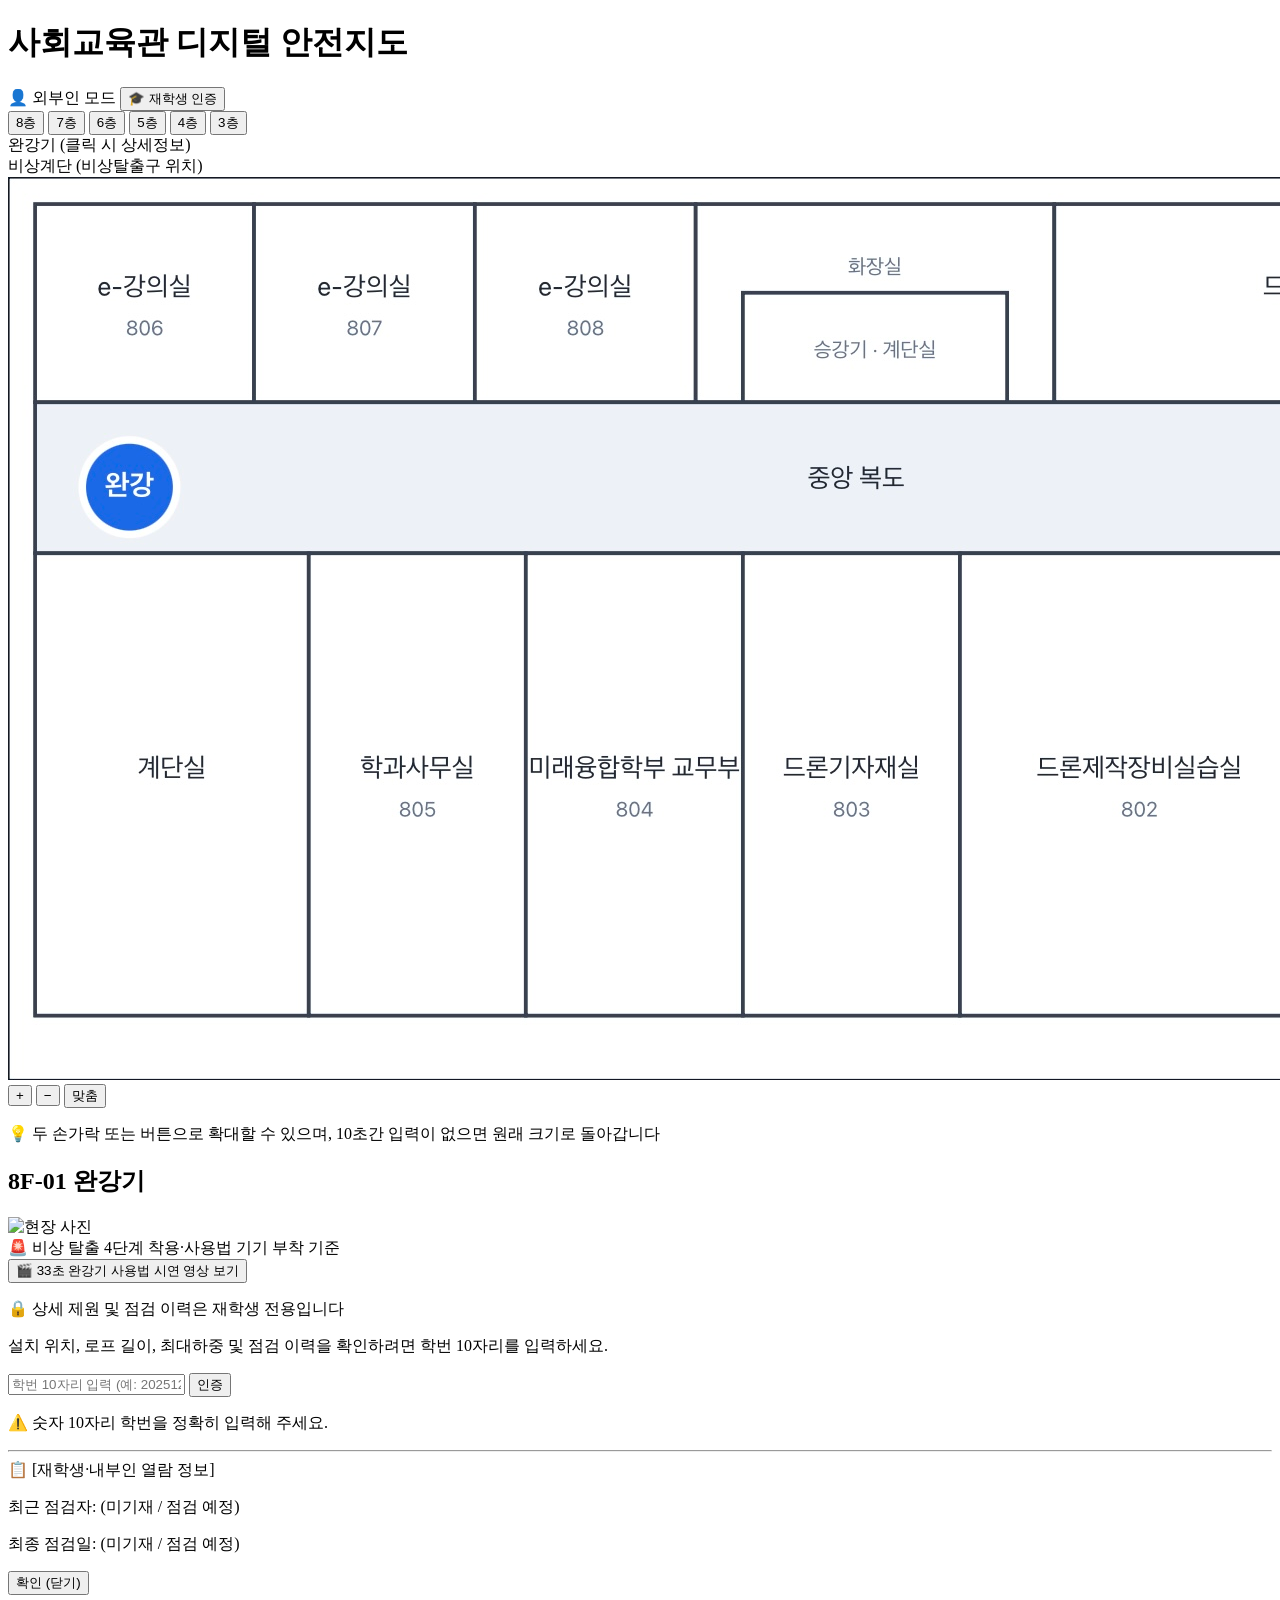
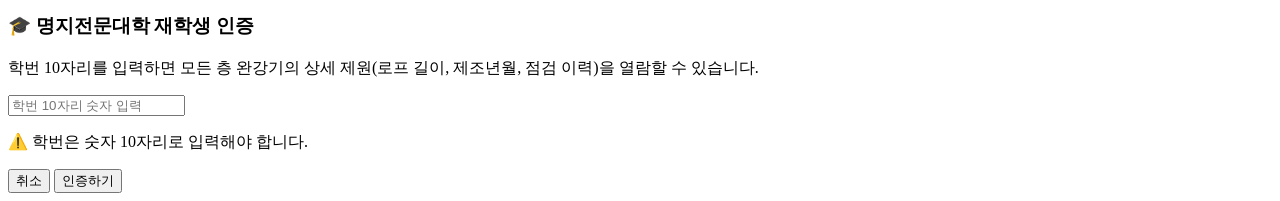
==== commit e666a9b6: "Rename index 2.html to index.html" ====
--- a/index.html
+++ b/index.html
@@ -2,7 +2,7 @@
 <html lang="ko">
 <head>
   <meta charset="UTF-8" />
-  <meta name="viewport" content="width=device-width, initial-scale=1.0, maximum-scale=2.0" />
+  <meta name="viewport" content="width=device-width, initial-scale=1.0, maximum-scale=4.0, user-scalable=yes" />
   <title>사회교육관 디지털 안전지도</title>
   <link rel="stylesheet" href="style.css" />
 </head>
@@ -39,12 +39,22 @@
     </div>
   </div>
 
-  <!-- 도면 뷰포트 -->
-  <main class="map-viewport">
-    <div class="map-container">
-      <img id="floor-map-img" src="./images/map_8f.png" alt="층별 안전 도면" />
-      <div id="marker-layer"></div>
+  <!-- 도면 뷰포트 (핀치 줌 & 버튼 확대/축소 & 10초 자동 복귀 지원) -->
+  <main class="map-viewport" id="map-viewport">
+    <div class="zoom-wrapper" id="zoom-wrapper">
+      <div class="map-container" id="map-container">
+        <img id="floor-map-img" src="./images/map_8f.png" alt="층별 안전 도면" />
+        <div id="marker-layer"></div>
+      </div>
     </div>
+
+    <!-- 모바일/PC 줌 컨트롤 버튼 -->
+    <div class="zoom-controls">
+      <button type="button" class="zoom-btn" onclick="changeZoom(0.35)" title="확대">+</button>
+      <button type="button" class="zoom-btn" onclick="changeZoom(-0.35)" title="축소">−</button>
+      <button type="button" class="zoom-btn reset" onclick="resetZoom()" title="화면 맞춤">맞춤</button>
+    </div>
+    <p class="zoom-hint">💡 두 손가락 또는 버튼으로 확대할 수 있으며, 10초간 입력이 없으면 원래 크기로 돌아갑니다</p>
   </main>
 
   <!-- 완강기 상세 정보 바텀 시트 -->
@@ -62,12 +72,12 @@
       <!-- 비상 탈출 4단계 사용법 (공통 표시) -->
       <div id="guide-box" class="usage-guide-box">
         <div class="usage-header">
-          <span id="guide-title" class="usage-title">🚨 비상 탈출 4단계 사용법</span>
+          <span id="guide-title" class="usage-title">🚨 비상 탈출 4단계 착용·사용법</span>
           <span id="guide-sub" class="usage-sub">기기 부착 기준</span>
         </div>
         <div id="guide-grid" class="usage-grid"></div>
         <button id="video-btn" class="video-btn" onclick="openVideoModal()">
-          🎬 10초 완강기 사용법 시연 영상 보기
+          🎬 33초 완강기 사용법 시연 영상 보기
         </button>
       </div>
 
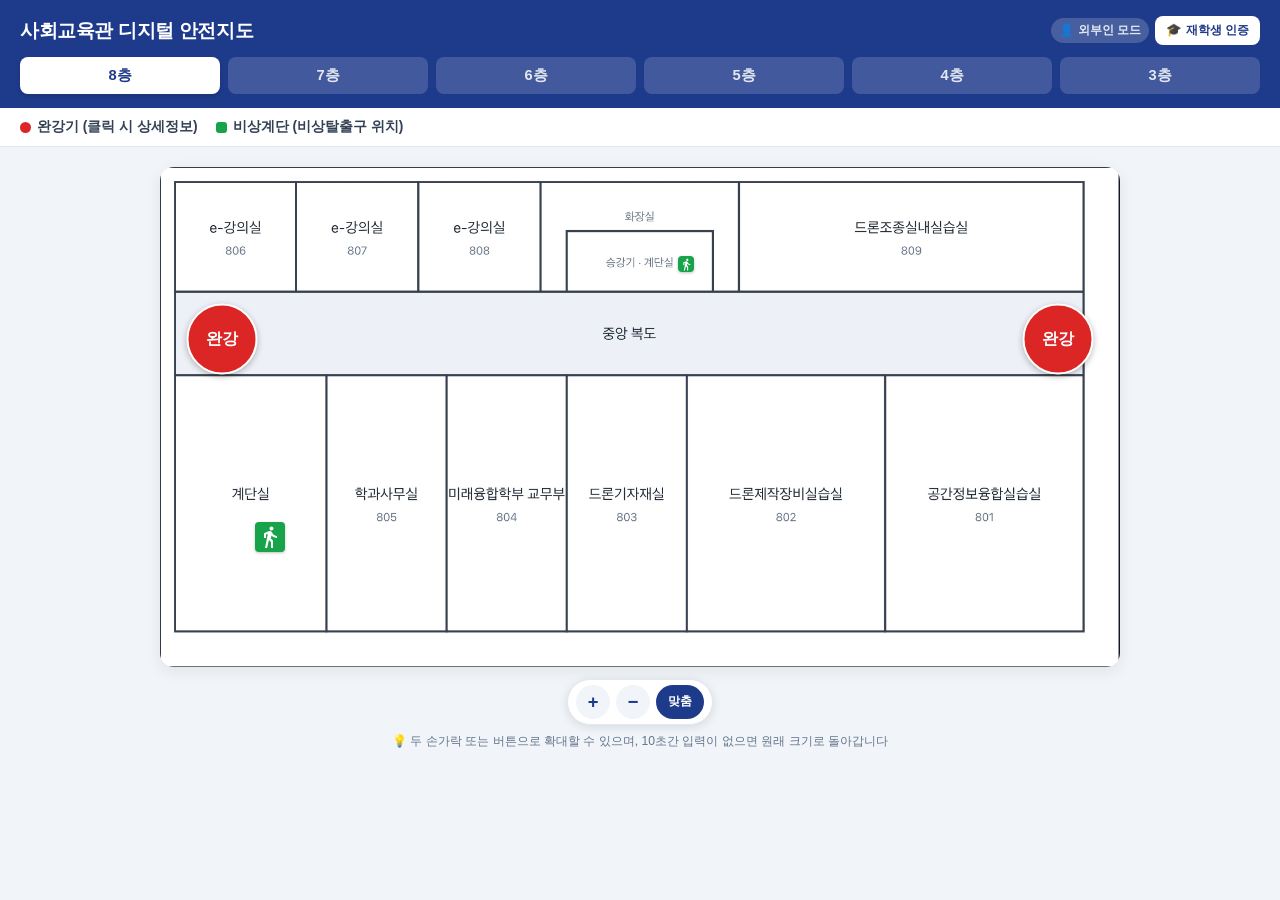
==== commit 07ee1fd6: "수정" ====
--- a/index.html
+++ b/index.html
@@ -83,8 +83,8 @@
 
       <!-- [외부인용] 재학생 인증 유도 잠금 박스 -->
       <div id="student-lock-box" class="student-lock-box">
-        <p class="lock-title">🔒 상세 제원 및 점검 이력은 재학생 전용입니다</p>
-        <p class="lock-desc">설치 위치, 로프 길이, 최대하중 및 점검 이력을 확인하려면 학번 10자리를 입력하세요.</p>
+        <p class="lock-title">🔒 상세 제원은 재학생 전용입니다</p>
+        <p class="lock-desc">설치 위치, 형식·제조번호, 제조년월, 로프 길이 및 최대하중을 확인하려면 학번 10자리를 입력하세요.</p>
         <div class="inline-auth-form">
           <input type="text" id="inline-student-id" maxlength="10" inputmode="numeric" placeholder="학번 10자리 입력 (예: 2025123456)" />
           <button type="button" onclick="verifyStudentId('inline-student-id')">인증</button>
@@ -92,15 +92,9 @@
         <p id="inline-auth-error" class="auth-error-msg hidden">⚠️ 숫자 10자리 학번을 정확히 입력해 주세요.</p>
       </div>
 
-      <!-- [재학생 전용] 상세 제원 및 내부 열람 정보 박스 -->
+      <!-- [재학생 전용] 상세 제원 박스 -->
       <div id="student-spec-box" class="spec-box hidden">
         <ul id="spec-list" class="spec-list"></ul>
-        <hr class="divider" />
-        <div class="admin-info">
-          <div class="admin-title">📋 [재학생·내부인 열람 정보]</div>
-          <p>최근 점검자: <span id="spec-inspector">(미기재 / 점검 예정)</span></p>
-          <p>최종 점검일: <span id="spec-inspect-date">(미기재 / 점검 예정)</span></p>
-        </div>
       </div>
 
       <button class="close-btn" onclick="closeBottomSheet()">확인 (닫기)</button>
@@ -111,7 +105,7 @@
   <div id="auth-modal-overlay" class="bottom-sheet-overlay hidden" onclick="closeAuthModal()"></div>
   <div id="auth-modal" class="auth-modal hidden">
     <h3>🎓 명지전문대학 재학생 인증</h3>
-    <p>학번 10자리를 입력하면 모든 층 완강기의 상세 제원(로프 길이, 제조년월, 점검 이력)을 열람할 수 있습니다.</p>
+    <p>학번 10자리를 입력하면 모든 층 완강기의 상세 제원(형식·제조번호, 제조년월, 로프 길이 등)을 열람할 수 있습니다.</p>
     <input type="text" id="modal-student-id" maxlength="10" inputmode="numeric" placeholder="학번 10자리 숫자 입력" />
     <p id="modal-auth-error" class="auth-error-msg hidden">⚠️ 학번은 숫자 10자리로 입력해야 합니다.</p>
     <div class="auth-modal-btns">
@@ -122,4 +116,4 @@
 
   <script src="script.js"></script>
 </body>
-</html>
+</html>
--- a/style.css
+++ b/style.css
@@ -0,0 +1,733 @@
+/* =========================================
+   1. 기본 레이아웃 및 초기화
+   ========================================= */
+* {
+  box-sizing: border-box;
+  margin: 0;
+  padding: 0;
+}
+
+body {
+  font-family: -apple-system, BlinkMacSystemFont, "Apple SD Gothic Neo", "Pretendard", "Malgun Gothic", sans-serif;
+  background-color: #f1f5f9;
+  color: #1e293b;
+  min-height: 100vh;
+  display: flex;
+  flex-direction: column;
+}
+
+/* =========================================
+   2. 상단 헤더 및 층별 선택 탭
+   ========================================= */
+.app-header {
+  background-color: #1e3a8a;
+  color: #ffffff;
+  padding: 16px 20px 14px;
+  box-shadow: 0 2px 6px rgba(0, 0, 0, 0.12);
+  position: relative;
+  z-index: 20;
+}
+
+.header-top-row {
+  display: flex;
+  justify-content: space-between;
+  align-items: center;
+  gap: 8px;
+  margin-bottom: 12px;
+}
+
+.app-header h1 {
+  font-size: 1.2rem;
+  font-weight: 700;
+  margin-bottom: 0;
+  letter-spacing: -0.02em;
+}
+
+.auth-status-group {
+  display: flex;
+  align-items: center;
+  gap: 6px;
+  flex-shrink: 0;
+}
+
+.mode-badge {
+  font-size: 0.76rem;
+  font-weight: 700;
+  padding: 4px 8px;
+  border-radius: 999px;
+}
+
+.mode-badge.guest {
+  background-color: rgba(255, 255, 255, 0.18);
+  color: #e2e8f0;
+}
+
+.mode-badge.student {
+  background-color: #dcfce7;
+  color: #166534;
+}
+
+.auth-header-btn {
+  padding: 5px 10px;
+  border: 1px solid rgba(255, 255, 255, 0.5);
+  border-radius: 8px;
+  background-color: #ffffff;
+  color: #1e3a8a;
+  font-size: 0.78rem;
+  font-weight: 700;
+  cursor: pointer;
+}
+
+.floor-tabs {
+  display: grid;
+  grid-template-columns: repeat(6, 1fr);
+  gap: 8px;
+}
+
+.tab-btn {
+  padding: 9px 0;
+  border: none;
+  border-radius: 8px;
+  background-color: rgba(255, 255, 255, 0.16);
+  color: #e2e8f0;
+  font-size: 0.92rem;
+  font-weight: 600;
+  cursor: pointer;
+  transition: all 0.15s ease;
+}
+
+.tab-btn:hover {
+  background-color: rgba(255, 255, 255, 0.28);
+}
+
+.tab-btn.active {
+  background-color: #ffffff;
+  color: #1e3a8a;
+  font-weight: 700;
+  box-shadow: 0 2px 4px rgba(0, 0, 0, 0.15);
+}
+
+/* =========================================
+   3. 범례 바 (완강기 / 비상계단)
+   ========================================= */
+.legend-bar {
+  background-color: #ffffff;
+  padding: 10px 20px;
+  display: flex;
+  align-items: center;
+  gap: 18px;
+  font-size: 0.86rem;
+  font-weight: 600;
+  color: #334155;
+  border-bottom: 1px solid #e2e8f0;
+  position: relative;
+  z-index: 20;
+}
+
+.legend-item {
+  display: flex;
+  align-items: center;
+  gap: 6px;
+}
+
+.dot {
+  width: 11px;
+  height: 11px;
+  border-radius: 50%;
+  display: inline-block;
+}
+
+.dot.red {
+  background-color: #dc2626;
+}
+
+.dot.green {
+  background-color: #16a34a;
+  border-radius: 3px;
+}
+
+/* =========================================
+   4. 지도 뷰포트 및 줌(확대/축소) 컨테이너
+   ========================================= */
+.map-viewport {
+  position: relative;
+  flex: 1;
+  display: flex;
+  flex-direction: column;
+  align-items: center;
+  justify-content: flex-start;
+  padding: 20px;
+  width: 100%;
+}
+
+.zoom-wrapper {
+  width: 100%;
+  max-width: 960px;
+  overflow: auto;
+  -webkit-overflow-scrolling: touch;
+  border-radius: 14px;
+  box-shadow: 0 4px 16px rgba(15, 23, 42, 0.08);
+  background-color: #ffffff;
+  touch-action: pan-x pan-y pinch-zoom;
+}
+
+.map-container {
+  position: relative;
+  width: 100%;
+  background-color: #ffffff;
+  transform-origin: 0 0;
+  transition: width 0.45s cubic-bezier(0.25, 0.8, 0.25, 1);
+}
+
+#floor-map-img {
+  width: 100%;
+  height: auto;
+  display: block;
+  user-select: none;
+  -webkit-user-drag: none;
+}
+
+#marker-layer {
+  position: absolute;
+  inset: 0;
+  width: 100%;
+  height: 100%;
+}
+
+/* 줌 컨트롤 버튼 그룹 */
+.zoom-controls {
+  display: flex;
+  align-items: center;
+  gap: 6px;
+  margin-top: 12px;
+  background-color: #ffffff;
+  padding: 5px 8px;
+  border-radius: 999px;
+  box-shadow: 0 2px 10px rgba(15, 23, 42, 0.12);
+  border: 1px solid #e2e8f0;
+}
+
+.zoom-btn {
+  width: 34px;
+  height: 34px;
+  border: none;
+  border-radius: 50%;
+  background-color: #f1f5f9;
+  color: #1e3a8a;
+  font-size: 1.15rem;
+  font-weight: 800;
+  cursor: pointer;
+  display: flex;
+  align-items: center;
+  justify-content: center;
+  transition: background-color 0.15s ease;
+}
+
+.zoom-btn:active {
+  background-color: #dbeafe;
+}
+
+.zoom-btn.reset {
+  width: auto;
+  padding: 0 12px;
+  border-radius: 999px;
+  font-size: 0.78rem;
+  font-weight: 700;
+  background-color: #1e3a8a;
+  color: #ffffff;
+}
+
+.zoom-hint {
+  margin-top: 8px;
+  font-size: 0.76rem;
+  color: #64748b;
+  text-align: center;
+}
+
+/* =========================================
+   5. 도면 위 마커 (빨간색 완강 버튼 & 초록색 비상구 픽토그램)
+   ========================================= */
+.map-marker {
+  position: absolute;
+  transform: translate(-50%, -50%);
+  border: 2px solid #ffffff;
+  color: #ffffff;
+  font-weight: 700;
+  cursor: pointer;
+  box-shadow: 0 2px 6px rgba(0, 0, 0, 0.28);
+  transition: transform 0.15s ease, box-shadow 0.15s ease;
+  z-index: 10;
+}
+
+.map-marker:hover,
+.map-marker:active {
+  transform: translate(-50%, -50%) scale(1.08);
+  box-shadow: 0 4px 10px rgba(220, 38, 38, 0.45);
+}
+
+.marker-descender {
+  width: 56px;
+  height: 56px;
+  padding: 0;
+  border-radius: 50%;
+  background-color: #dc2626;
+  display: flex;
+  align-items: center;
+  justify-content: center;
+  font-size: 0.9rem;
+}
+
+.stairs-graphic {
+  position: absolute;
+  transform: translate(-50%, -50%);
+  display: flex;
+  align-items: center;
+  justify-content: center;
+  pointer-events: none;
+  z-index: 5;
+}
+
+.exit-pictogram {
+  width: 20px;
+  height: 20px;
+  background-color: #16a34a;
+  border-radius: 3px;
+  display: flex;
+  align-items: center;
+  justify-content: center;
+  box-shadow: 0 1px 3px rgba(0, 0, 0, 0.25);
+}
+
+/* =========================================
+   6. 상세 정보 바텀 시트 UI
+   ========================================= */
+.hidden {
+  display: none !important;
+}
+
+.bottom-sheet-overlay {
+  position: fixed;
+  inset: 0;
+  background-color: rgba(15, 23, 42, 0.55);
+  z-index: 90;
+  backdrop-filter: blur(2px);
+}
+
+.bottom-sheet {
+  position: fixed;
+  left: 50%;
+  bottom: 0;
+  transform: translateX(-50%);
+  width: 100%;
+  max-width: 560px;
+  max-height: 88vh;
+  background-color: #ffffff;
+  border-radius: 22px 22px 0 0;
+  box-shadow: 0 -6px 24px rgba(0, 0, 0, 0.2);
+  z-index: 100;
+  display: flex;
+  flex-direction: column;
+  overflow: hidden;
+  animation: sheetSlideUp 0.22s ease-out;
+}
+
+@keyframes sheetSlideUp {
+  from {
+    transform: translate(-50%, 100%);
+  }
+  to {
+    transform: translate(-50%, 0);
+  }
+}
+
+.sheet-drag-handle {
+  width: 42px;
+  height: 5px;
+  background-color: #cbd5e1;
+  border-radius: 999px;
+  margin: 10px auto 6px;
+  flex-shrink: 0;
+}
+
+.sheet-content {
+  padding: 6px 20px 26px;
+  overflow-y: auto;
+  -webkit-overflow-scrolling: touch;
+}
+
+.sheet-title {
+  font-size: 1.25rem;
+  font-weight: 800;
+  color: #1e3a8a;
+  margin-bottom: 12px;
+}
+
+/* =========================================
+   7. 근경 / 원경 사진 전환 컨테이너 및 버튼
+   ========================================= */
+.sheet-image-box {
+  display: block;
+  background-color: #f8fafc;
+  border: 1px solid #e2e8f0;
+  border-radius: 12px;
+  padding: 8px;
+  margin-bottom: 14px;
+}
+
+.photo-toggle-bar {
+  display: flex;
+  gap: 6px;
+  margin-bottom: 8px;
+}
+
+.photo-toggle-btn {
+  flex: 1;
+  padding: 8px 0;
+  border: 1px solid #cbd5e1;
+  border-radius: 8px;
+  background-color: #ffffff;
+  color: #475569;
+  font-size: 0.84rem;
+  font-weight: 600;
+  cursor: pointer;
+  transition: all 0.15s ease;
+}
+
+.photo-toggle-btn.active {
+  background-color: #1e3a8a;
+  border-color: #1e3a8a;
+  color: #ffffff;
+}
+
+#active-sheet-img {
+  width: 100%;
+  height: 215px;
+  object-fit: cover;
+  border-radius: 8px;
+  display: block;
+  background-color: #e2e8f0;
+}
+
+/* =========================================
+   8. 비상 탈출 4단계 사용법 박스 & 영상 버튼
+   ========================================= */
+.usage-guide-box {
+  background-color: #fffbeb;
+  border: 1px solid #fde68a;
+  border-radius: 12px;
+  padding: 12px 14px;
+  margin-bottom: 14px;
+}
+
+.usage-header {
+  display: flex;
+  justify-content: space-between;
+  align-items: center;
+  margin-bottom: 10px;
+}
+
+.usage-title {
+  font-size: 0.95rem;
+  font-weight: 700;
+  color: #b45309;
+}
+
+.usage-sub {
+  font-size: 0.76rem;
+  color: #92400e;
+  background-color: #fef3c7;
+  padding: 2px 7px;
+  border-radius: 6px;
+  font-weight: 600;
+}
+
+.usage-grid {
+  display: grid;
+  grid-template-columns: 1fr 1fr;
+  gap: 8px;
+  margin-bottom: 10px;
+}
+
+.step-card {
+  background-color: #ffffff;
+  border: 1px solid #fcd34d;
+  border-radius: 8px;
+  padding: 9px 10px;
+  font-size: 0.82rem;
+  font-weight: 600;
+  color: #1e293b;
+  line-height: 1.35;
+}
+
+.video-btn {
+  width: 100%;
+  padding: 10px;
+  border: 1px solid #d97706;
+  border-radius: 8px;
+  background-color: #ffffff;
+  color: #b45309;
+  font-size: 0.86rem;
+  font-weight: 700;
+  cursor: pointer;
+  transition: background-color 0.15s ease;
+}
+
+.video-btn:hover {
+  background-color: #fef3c7;
+}
+
+/* =========================================
+   9. 재학생 인증 잠금 박스 & 상세 제원 박스
+   ========================================= */
+.student-lock-box {
+  background-color: #f8fafc;
+  border: 1.5px dashed #94a3b8;
+  border-radius: 12px;
+  padding: 14px;
+  margin-bottom: 14px;
+  text-align: center;
+}
+
+.lock-title {
+  font-size: 0.9rem;
+  font-weight: 700;
+  color: #1e293b;
+  margin-bottom: 4px;
+}
+
+.lock-desc {
+  font-size: 0.78rem;
+  color: #64748b;
+  margin-bottom: 10px;
+  line-height: 1.4;
+}
+
+.inline-auth-form {
+  display: flex;
+  gap: 6px;
+}
+
+.inline-auth-form input {
+  flex: 1;
+  padding: 9px 12px;
+  border: 1px solid #cbd5e1;
+  border-radius: 8px;
+  font-size: 0.88rem;
+  outline: none;
+}
+
+.inline-auth-form input:focus {
+  border-color: #1e3a8a;
+}
+
+.inline-auth-form button {
+  padding: 9px 16px;
+  border: none;
+  border-radius: 8px;
+  background-color: #1e3a8a;
+  color: #ffffff;
+  font-size: 0.86rem;
+  font-weight: 700;
+  cursor: pointer;
+}
+
+.auth-error-msg {
+  margin-top: 6px;
+  font-size: 0.78rem;
+  font-weight: 600;
+  color: #dc2626;
+}
+
+.spec-box {
+  background-color: #f8fafc;
+  border: 1px solid #e2e8f0;
+  border-radius: 12px;
+  padding: 14px;
+  margin-bottom: 14px;
+}
+
+.spec-list {
+  list-style: none;
+  display: flex;
+  flex-direction: column;
+  gap: 7px;
+  font-size: 0.88rem;
+  color: #334155;
+}
+
+.divider {
+  border: none;
+  border-top: 1px dashed #cbd5e1;
+  margin: 12px 0;
+}
+
+.admin-info {
+  font-size: 0.8rem;
+  color: #64748b;
+  line-height: 1.5;
+}
+
+.admin-title {
+  font-weight: 700;
+  color: #475569;
+  margin-bottom: 4px;
+}
+
+.close-btn {
+  width: 100%;
+  padding: 13px;
+  border: none;
+  border-radius: 10px;
+  background-color: #1e3a8a;
+  color: #ffffff;
+  font-size: 0.96rem;
+  font-weight: 700;
+  cursor: pointer;
+}
+
+.close-btn:active {
+  background-color: #1e40af;
+}
+
+/* =========================================
+   10. 상단 재학생 인증 팝업 모달
+   ========================================= */
+.auth-modal {
+  position: fixed;
+  top: 50%;
+  left: 50%;
+  transform: translate(-50%, -50%);
+  width: 90%;
+  max-width: 360px;
+  background-color: #ffffff;
+  border-radius: 16px;
+  padding: 20px;
+  box-shadow: 0 10px 30px rgba(0, 0, 0, 0.25);
+  z-index: 110;
+}
+
+.auth-modal h3 {
+  font-size: 1.08rem;
+  font-weight: 800;
+  color: #1e3a8a;
+  margin-bottom: 8px;
+}
+
+.auth-modal p {
+  font-size: 0.82rem;
+  color: #475569;
+  line-height: 1.45;
+  margin-bottom: 12px;
+}
+
+.auth-modal input {
+  width: 100%;
+  padding: 10px 12px;
+  border: 1px solid #cbd5e1;
+  border-radius: 8px;
+  font-size: 0.95rem;
+  margin-bottom: 6px;
+}
+
+.auth-modal-btns {
+  display: flex;
+  gap: 8px;
+  margin-top: 12px;
+}
+
+.auth-modal-btns button {
+  flex: 1;
+  padding: 10px 0;
+  border: none;
+  border-radius: 8px;
+  font-size: 0.88rem;
+  font-weight: 700;
+  cursor: pointer;
+}
+
+.btn-cancel {
+  background-color: #e2e8f0;
+  color: #334155;
+}
+
+.btn-confirm {
+  background-color: #1e3a8a;
+  color: #ffffff;
+}
+
+/* =========================================
+   11. 모바일 세로 화면 한눈에 보기 & 줌 최적화 (@media max-width: 640px)
+   ========================================= */
+@media (max-width: 640px) {
+  .app-header {
+    padding: 12px 12px 9px;
+  }
+  .header-top-row h1 {
+    font-size: 0.94rem;
+  }
+  .mode-badge {
+    font-size: 0.7rem;
+    padding: 3px 6px;
+  }
+  .auth-header-btn {
+    font-size: 0.72rem;
+    padding: 4px 8px;
+  }
+  .floor-tabs {
+    gap: 4px;
+  }
+  .tab-btn {
+    padding: 7px 0;
+    font-size: 0.82rem;
+    border-radius: 6px;
+  }
+
+  .legend-bar {
+    padding: 8px 12px;
+    font-size: 0.76rem;
+    gap: 10px;
+    justify-content: space-between;
+  }
+
+  .map-viewport {
+    padding: 10px 8px;
+  }
+  .zoom-wrapper {
+    border-radius: 10px;
+  }
+
+  .marker-descender {
+    width: 28px !important;
+    height: 28px !important;
+    font-size: 0.62rem !important;
+    border-width: 1.5px;
+  }
+
+  .stairs-graphic .exit-pictogram {
+    transform: scale(0.65);
+  }
+
+  #marker-layer > div[style*="border-radius: 50%"] {
+    width: 30px !important;
+    height: 30px !important;
+  }
+
+  .bottom-sheet {
+    max-width: 100%;
+    max-height: 90vh;
+    border-radius: 18px 18px 0 0;
+  }
+  .sheet-content {
+    padding: 6px 16px calc(24px + env(safe-area-inset-bottom));
+  }
+  .sheet-title {
+    font-size: 1.12rem;
+  }
+  #active-sheet-img {
+    height: 185px;
+  }
+  .step-card {
+    font-size: 0.78rem;
+    padding: 8px;
+  }
+}
